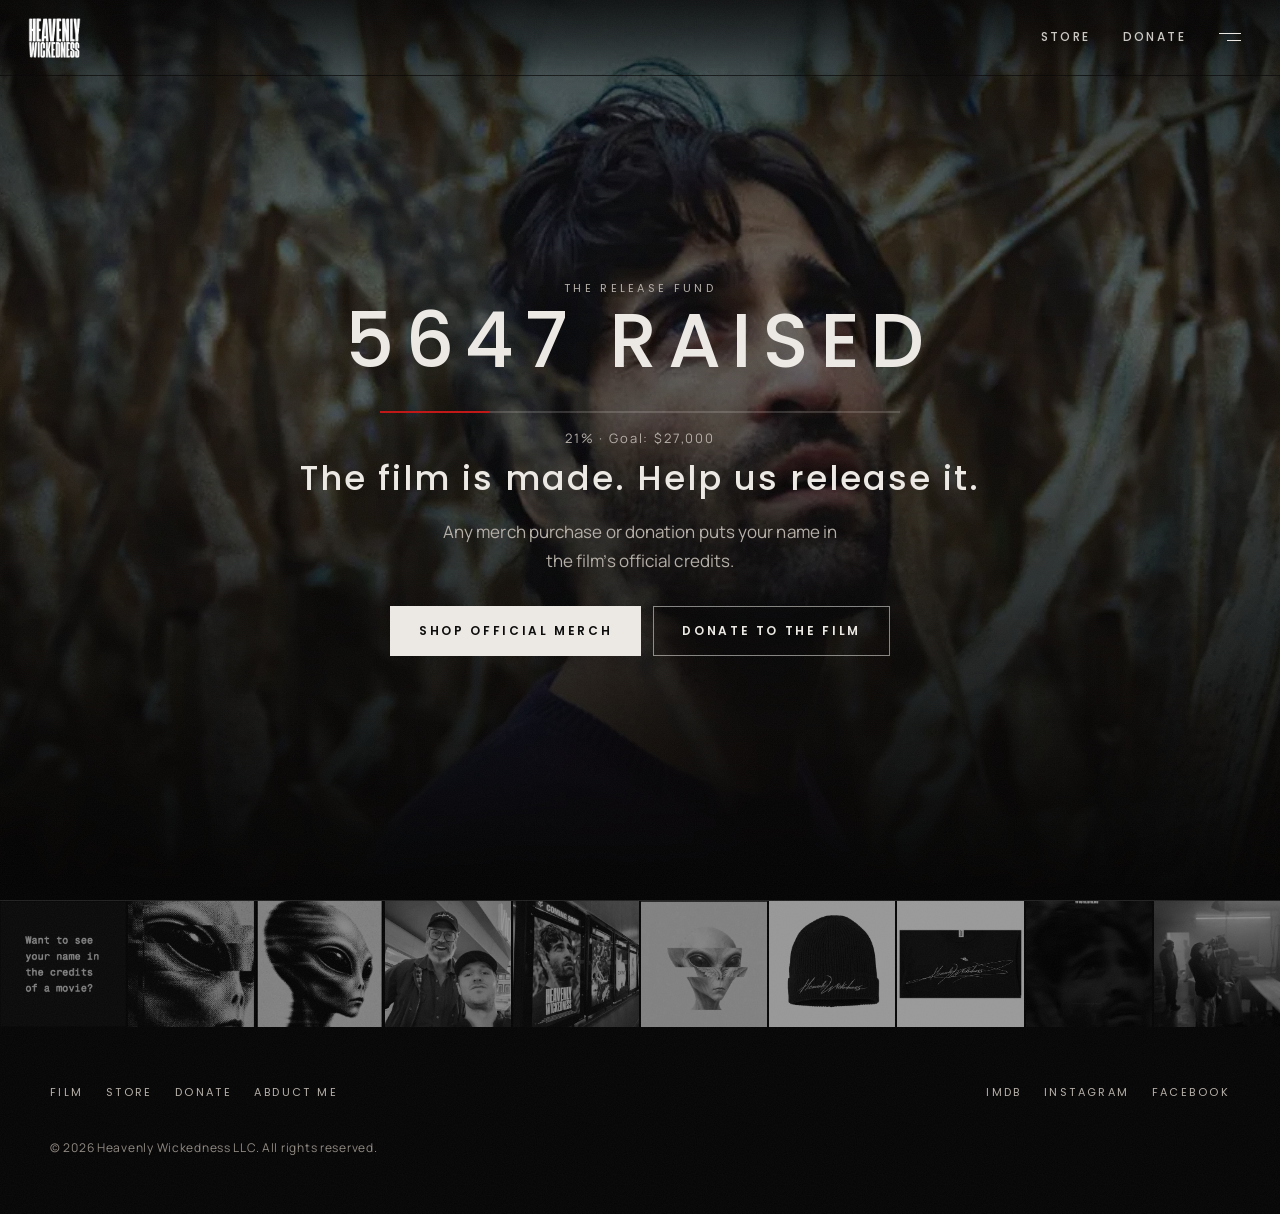
==== release-fund-bar/index.html @ 67c5f406 "Site" ====
<!DOCTYPE html>
<html lang="en-US">
<head>
  <meta charset="utf-8">
  <meta name="viewport" content="width=device-width, initial-scale=1, viewport-fit=cover">
  <meta name="theme-color" content="#060505">
  <title>Release Fund Bar | Support the Film Release — Heavenly Wickedness</title>
  <meta name="description" content="Support the release of Heavenly Wickedness. Shop official film merchandise or donate to help reach the $27,000 release fund goal and receive credit in the film.">
  <link rel="canonical" href="https://www.heavenlywickedness.com/release-fund-bar/">
  <meta property="og:title" content="Release Fund Bar | Support the Film Release — Heavenly Wickedness">
  <meta property="og:description" content="Support the release of Heavenly Wickedness. Shop official film merchandise or donate to help reach the $27,000 release fund goal and receive credit in the film.">
  <meta property="og:image" content="https://www.heavenlywickedness.com/assets/og-joey.png">
  <meta name="twitter:card" content="summary_large_image">
  <link rel="icon" href="/assets/logo-mark.png">
  <script>document.documentElement.className="js";</script>
  <link rel="preconnect" href="https://fonts.googleapis.com">
  <link rel="preconnect" href="https://fonts.gstatic.com" crossorigin>
  <link href="https://fonts.googleapis.com/css2?family=Manrope:wght@400;500;600&family=Poppins:wght@400;500;600&display=swap" rel="stylesheet">
  <link rel="stylesheet" href="/css/site.css">
</head>
<body>
<a class="skip" href="#page">Skip to Content</a>
<header class="hdr">
  <a class="hdr-mark" href="/"><img src="/assets/img/wordmark-600.webp" alt="Heavenly Wickedness" width="600" height="457"></a>
  <div class="hdr-right">
    <a class="hdr-link" href="/store/">Store</a><a class="hdr-link" href="/donate/">Donate</a>
    <button class="menu-btn" type="button" aria-label="Open Menu" aria-expanded="false" aria-controls="menu"><span></span><span></span></button>
  </div>
</header>
<div class="menu" id="menu" aria-hidden="true">
  <nav aria-label="Main">
      <a href="/">Film</a>
      <a href="/store/">Store</a>
      <a href="/donate/">Donate</a>
      <a href="/abductme/">Abduct Me</a>
  </nav>
  <div class="menu-socials">
      <a href="https://www.imdb.com/title/tt32535053/?ref_=ttfc_ov_i" rel="noopener noreferrer" target="_blank">IMDb</a>
      <a href="http://instagram.com/heavenlywickedness" rel="noopener noreferrer" target="_blank">Instagram</a>
      <a href="https://www.facebook.com/profile.php?id=61564948440703" rel="noopener noreferrer" target="_blank">Facebook</a>
  </div>
</div>
<main id="page">

<section class="opening" style="min-height:100vh;min-height:100svh;place-items:center">
  <img class="bg" src="/assets/img/poster-joey-800.webp" srcset="/assets/img/poster-joey-800.webp 800w, /assets/img/poster-joey-1400.webp 1400w, /assets/img/poster-joey-2000.webp 1800w" sizes="100vw" alt="" width="1800" height="733" fetchpriority="high" decoding="async">
  <div class="veil" aria-hidden="true"></div>
  <div class="opening-inner">
    <p class="kicker">The Release Fund</p>
    <h1>5647 Raised</h1>
    <div class="fund"><div class="bar" aria-hidden="true"><span></span></div><p>21% · Goal: $27,000</p></div>
    <h2>The film is made. Help us release it.</h2>
    <p>Any merch purchase or donation puts your name in the film’s official credits.</p>
    <div class="btn-row" style="margin-top:30px">
      <a class="btn" href="/store/">Shop Official Merch</a>
      <a class="btn btn-ghost" href="/donate/">Donate to the Film</a>
    </div>
  </div>
</section>

</main>
<footer class="ftr">
  <div class="ig">
    <a href="https://www.instagram.com/p/DfhvP5kkWOf/" rel="noopener noreferrer" target="_blank" aria-label="Instagram post: Any donation or merch purchase earns your name in the end credits of the film."><img src="/assets/img/ig-01-400.webp" alt="Any donation or merch purchase earns your name in the end credits of the film." width="400" height="400" loading="lazy" decoding="async"></a>
    <a href="https://www.instagram.com/p/DfJZO4rRqHn/" rel="noopener noreferrer" target="_blank" aria-label="Instagram post"><img src="/assets/img/ig-02-400.webp" alt="" width="400" height="400" loading="lazy" decoding="async"></a>
    <a href="https://www.instagram.com/p/DexC-eWmUae/" rel="noopener noreferrer" target="_blank" aria-label="Instagram post: eNtEr tHe uKnowN"><img src="/assets/img/ig-03-400.webp" alt="eNtEr tHe uKnowN" width="400" height="400" loading="lazy" decoding="async"></a>
    <a href="https://www.instagram.com/p/DeshclaIoE8/" rel="noopener noreferrer" target="_blank" aria-label="Instagram post: Dallas private screening"><img src="/assets/img/ig-04-400.webp" alt="Dallas private screening" width="400" height="400" loading="lazy" decoding="async"></a>
    <a href="https://www.instagram.com/p/Dd9VNlcR0Wg/" rel="noopener noreferrer" target="_blank" aria-label="Instagram post: Who’s coming tomorrow to our Dallas private screening?"><img src="/assets/img/ig-05-400.webp" alt="Who’s coming tomorrow to our Dallas private screening?" width="400" height="400" loading="lazy" decoding="async"></a>
    <a href="https://www.instagram.com/p/Dd21467NUJN/" rel="noopener noreferrer" target="_blank" aria-label="Instagram post: Alien Identity Crisis"><img src="/assets/img/ig-06-400.webp" alt="Alien Identity Crisis" width="400" height="400" loading="lazy" decoding="async"></a>
    <a href="https://www.instagram.com/p/Ddu-yXlkbfa/" rel="noopener noreferrer" target="_blank" aria-label="Instagram post: Claim Your Artifact"><img src="/assets/img/ig-07-400.webp" alt="Claim Your Artifact" width="400" height="400" loading="lazy" decoding="async"></a>
    <a href="https://www.instagram.com/p/Dc-bOg5kX-A/" rel="noopener noreferrer" target="_blank" aria-label="Instagram post: Heavenly Signature tee is landing on doorsteps."><img src="/assets/img/ig-08-400.webp" alt="Heavenly Signature tee is landing on doorsteps." width="400" height="400" loading="lazy" decoding="async"></a>
    <a href="https://www.instagram.com/p/Dc7DSa4D_wz/" rel="noopener noreferrer" target="_blank" aria-label="Instagram post: Be part of the story"><img src="/assets/img/ig-09-400.webp" alt="Be part of the story" width="400" height="400" loading="lazy" decoding="async"></a>
    <a href="https://www.instagram.com/reel/DfNxWx1p_vG/" rel="noopener noreferrer" target="_blank" aria-label="Instagram post: BTS The making of Heavenly Wickedness"><img src="/assets/img/ig-10-400.webp" alt="BTS The making of Heavenly Wickedness" width="400" height="400" loading="lazy" decoding="async"></a>
  </div>
  <div class="wrap">
    <div class="ftr-row">
      <nav class="ftr-links" aria-label="Footer"><a href="/">Film</a><a href="/store/">Store</a><a href="/donate/">Donate</a><a href="/abductme/">Abduct Me</a></nav>
      <div class="socials">
      <a href="https://www.imdb.com/title/tt32535053/?ref_=ttfc_ov_i" rel="noopener noreferrer" target="_blank">IMDb</a>
      <a href="http://instagram.com/heavenlywickedness" rel="noopener noreferrer" target="_blank">Instagram</a>
      <a href="https://www.facebook.com/profile.php?id=61564948440703" rel="noopener noreferrer" target="_blank">Facebook</a>
      </div>
    </div>
    <p class="copy">© 2026 Heavenly Wickedness LLC. All rights reserved.</p>
  </div>
</footer>
<script src="/js/site.js" defer></script>
</body>
</html>
---- css/site.css ----
/* Heavenly Wickedness v2. Plain CSS, mobile first. */
:root {
  --ink: #060505;
  --ink-2: #0d0b0b;
  --ink-3: #151212;
  --bone: #ece9e4;
  --mist: #b4aea7;   /* 8.9:1 on --ink */
  --dust: #8f8982;   /* 5.6:1 on --ink */
  --line: rgba(236,233,228,0.12);
  --blood: #c01414;
  --ember: #ff4a3d;
  --plate: #e7e4de;
  --max: 1180px;
  --read: 640px;
  --hdr: 64px;
  --sans: "Manrope", "Helvetica Neue", Helvetica, Arial, sans-serif;
  --display: "Poppins", "Manrope", "Helvetica Neue", sans-serif;
  --slow: cubic-bezier(.2,.7,.1,1);
}
*, *::before, *::after { box-sizing: border-box; }
html { -webkit-text-size-adjust: 100%; }
html, body { margin: 0; padding: 0; }
body {
  background: var(--ink);
  color: var(--bone);
  font-family: var(--sans);
  font-size: 17px;
  line-height: 1.7;
  letter-spacing: 0.005em;
  min-height: 100vh;
  -webkit-font-smoothing: antialiased;
}
img { max-width: 100%; height: auto; display: block; }
a { color: inherit; }
p { margin: 0 0 1.1em; }
h1, h2, h3 {
  font-family: var(--display); font-weight: 500;
  line-height: 1.15; letter-spacing: 0.04em; margin: 0 0 .6em;
}
::selection { background: var(--blood); color: #fff; }
:focus-visible { outline: 2px solid var(--ember); outline-offset: 3px; }
.prose a, .faq a, .disclaimer a, .fine a { color: var(--bone); text-underline-offset: 4px; text-decoration-color: rgba(236,233,228,.4); }
.prose a:hover, .faq a:hover, .disclaimer a:hover, .fine a:hover { color: var(--ember); }

/* Film grain over everything. Pure CSS, no image request. */
body::after {
  content: ""; position: fixed; inset: -50%; z-index: 90; pointer-events: none;
  background-image: url("data:image/svg+xml;utf8,<svg xmlns='http://www.w3.org/2000/svg' width='160' height='160'><filter id='n'><feTurbulence type='fractalNoise' baseFrequency='.9' numOctaves='2' stitchTiles='stitch'/><feColorMatrix values='0 0 0 0 1  0 0 0 0 1  0 0 0 0 1  0 0 0 .55 0'/></filter><rect width='100%' height='100%' filter='url(%23n)'/></svg>");
  opacity: .07;
  animation: grain 1.2s steps(6) infinite;
}
@keyframes grain {
  0% { transform: translate(0,0); } 20% { transform: translate(-3%,2%); }
  40% { transform: translate(2%,-3%); } 60% { transform: translate(-2%,-1%); }
  80% { transform: translate(3%,3%); } 100% { transform: translate(0,0); }
}

.skip { position: absolute; left: -999px; top: 0; }
.skip:focus { left: 16px; top: 12px; z-index: 200; background: var(--bone); color: #000; padding: 8px 14px; }
.wrap { width: min(var(--max), calc(100% - 40px)); margin: 0 auto; }
.read { width: min(var(--read), calc(100% - 40px)); margin: 0 auto; }
.center { text-align: center; }
.sr { position: absolute; width: 1px; height: 1px; overflow: hidden; clip: rect(0 0 0 0); white-space: nowrap; }

/* Header: nearly invisible, always reachable */
.hdr {
  position: fixed; top: 0; left: 0; right: 0; z-index: 60;
  height: var(--hdr);
  display: flex; align-items: center; justify-content: space-between; gap: 12px;
  padding: 0 16px;
  transition: background .6s ease, border-color .6s ease;
  border-bottom: 1px solid transparent;
  background: linear-gradient(to bottom, rgba(6,5,5,.7), rgba(6,5,5,0));
}
.hdr.is-solid { background: rgba(6,5,5,.82); backdrop-filter: blur(10px); -webkit-backdrop-filter: blur(10px); border-color: var(--line); }
.hdr-mark { display: block; line-height: 0; }
.hdr-mark img { height: 34px; width: auto; }
.hdr-right { display: flex; align-items: center; gap: 4px; }
.hdr-link {
  font-family: var(--display); font-size: 12px; font-weight: 500;
  letter-spacing: .2em; text-transform: uppercase; text-decoration: none;
  padding: 12px 10px; opacity: .85; transition: opacity .3s, color .3s;
}
.hdr-link:hover, .hdr-link[aria-current="page"] { opacity: 1; color: #fff; }
.hdr-link[aria-current="page"] { box-shadow: inset 0 -1px 0 var(--blood); }
.menu-btn {
  width: 44px; height: 44px; margin-left: 4px; padding: 0;
  background: none; border: 0; cursor: pointer; color: var(--bone);
  display: inline-grid; place-content: center; gap: 6px;
}
.menu-btn span { display: block; width: 22px; height: 1px; background: currentColor; transition: transform .5s var(--slow), opacity .3s; }
.menu-btn span:last-child { width: 14px; justify-self: end; }
body.menu-open .menu-btn span:first-child { transform: translateY(3.5px) rotate(45deg); }
body.menu-open .menu-btn span:last-child { width: 22px; transform: translateY(-3.5px) rotate(-45deg); }

/* Full screen menu */
.menu {
  position: fixed; inset: 0; z-index: 55;
  background: #060505;
  display: grid; place-items: center;
  opacity: 0; visibility: hidden;
  transition: opacity .6s ease, visibility 0s linear .6s;
}
body.menu-open .menu { opacity: 1; visibility: visible; transition: opacity .6s ease; }
body.menu-open { overflow: hidden; }
.menu nav { display: grid; gap: 6px; text-align: center; }
.menu nav a {
  font-family: var(--display); font-weight: 500; text-transform: uppercase;
  font-size: clamp(30px, 8vw, 64px); letter-spacing: .12em; line-height: 1.3;
  text-decoration: none; color: var(--bone); opacity: .55;
  transform: translateY(14px); transition: opacity .5s, transform .8s var(--slow), color .3s;
}
body.menu-open .menu nav a { transform: none; opacity: .7; }
body.menu-open .menu nav a:nth-child(2) { transition-delay: .05s; }
body.menu-open .menu nav a:nth-child(3) { transition-delay: .1s; }
body.menu-open .menu nav a:nth-child(4) { transition-delay: .15s; }
body.menu-open .menu nav a:nth-child(5) { transition-delay: .2s; }
.menu nav a:hover, .menu nav a:focus-visible, .menu nav a[aria-current="page"] { opacity: 1 !important; color: #fff; }
.menu nav a[aria-current="page"]::after { content: ""; display: block; width: 28px; height: 1px; margin: 2px auto 0; background: var(--blood); }
.menu .menu-socials { position: absolute; bottom: 28px; left: 0; right: 0; display: flex; justify-content: center; gap: 22px; }
.menu-socials a, .socials a {
  font-family: var(--display); font-size: 11px; letter-spacing: .22em; text-transform: uppercase;
  text-decoration: none; color: var(--mist); padding: 8px 0;
}
.menu-socials a:hover, .socials a:hover { color: var(--bone); }

/* Buttons */
.btn {
  display: inline-flex; align-items: center; justify-content: center;
  min-height: 50px; padding: 14px 28px;
  background: var(--bone); color: #0a0909;
  font-family: var(--display); font-size: 12px; font-weight: 600;
  letter-spacing: .22em; text-transform: uppercase; text-decoration: none;
  border: 1px solid var(--bone); cursor: pointer;
  transition: background .35s, color .35s, border-color .35s, box-shadow .6s;
}
.btn:hover { background: #fff; box-shadow: 0 0 40px rgba(255,74,61,.25); }
.btn-ghost { background: transparent; color: var(--bone); border-color: rgba(236,233,228,.55); }
.btn-ghost:hover { background: var(--bone); color: #0a0909; }
.btn-blood { background: var(--blood); border-color: var(--blood); color: #fff; }
.btn-blood:hover { background: #d81b1b; border-color: #d81b1b; box-shadow: 0 0 60px rgba(192,20,20,.45); }
.btn-wide { width: 100%; }
.btn-row { display: flex; flex-wrap: wrap; gap: 12px; justify-content: center; }
.btn.is-disabled, .btn[aria-disabled="true"] { opacity: .4; pointer-events: none; }

/* Threshold (home entry) */
.threshold {
  position: relative; height: 100vh; height: 100svh; min-height: 560px;
  overflow: hidden; background: #000;
  display: grid; place-items: end center;
}
.slides { position: absolute; inset: 0; }
.slide {
  position: absolute; inset: 0; width: 100%; height: 100%;
  object-fit: cover; object-position: center;
  opacity: 0; transform: scale(1.08);
  transition: opacity 3.2s ease, transform 14s linear;
}
.slide.is-on { opacity: .9; transform: scale(1); }
.slide[data-pos="left"] { object-position: 30% center; }
.threshold .veil, .scene .veil {
  position: absolute; inset: 0; pointer-events: none;
  background:
    radial-gradient(120% 80% at 50% 45%, rgba(0,0,0,0) 30%, rgba(0,0,0,.75) 100%),
    linear-gradient(to bottom, rgba(0,0,0,.35), rgba(0,0,0,0) 30%, rgba(0,0,0,0) 55%, rgba(6,5,5,1));
}
.threshold .light {
  position: absolute; left: 50%; top: -20%; width: 120vmax; height: 80vmax; transform: translateX(-50%);
  background: radial-gradient(closest-side, rgba(255,240,230,.16), rgba(255,240,230,0));
  mix-blend-mode: screen; pointer-events: none; animation: breathe 9s ease-in-out infinite;
}
@keyframes breathe { 0%,100% { opacity: .25; } 50% { opacity: .9; } }
.threshold-inner { position: relative; z-index: 2; text-align: center; padding: 80px 20px clamp(88px, 11vh, 120px); width: 100%; }
.threshold h1 { margin: 0; }
.threshold .mark { width: min(250px, 46vw); margin: 0 auto; }
.threshold .note { margin: 24px auto 20px; max-width: 34ch; font-size: 13.5px; color: var(--mist); letter-spacing: .04em; }
.js .threshold .mark { opacity: 0; animation: emerge 3.4s var(--slow) 1.4s forwards; }
.js .threshold .note, .js .threshold .btn-row { opacity: 0; animation: rise 2s var(--slow) 3.2s forwards; }
.js .threshold .btn-row { animation-delay: 3.6s; }
@keyframes emerge { from { opacity: 0; filter: blur(14px); transform: scale(1.04); } to { opacity: 1; filter: blur(0); transform: none; } }
@keyframes rise { from { opacity: 0; transform: translateY(14px); } to { opacity: 1; transform: none; } }
.cue {
  position: absolute; z-index: 2; left: 50%; bottom: 22px; transform: translateX(-50%);
  width: 44px; height: 64px; display: grid; place-items: center;
}
.cue::before {
  content: ""; width: 1px; height: 48px;
  background: linear-gradient(to bottom, rgba(236,233,228,0), rgba(236,233,228,.8), rgba(236,233,228,0));
  background-size: 100% 200%; animation: fall 2.6s ease-in-out infinite;
}
@keyframes fall { from { background-position: 0 100%; } to { background-position: 0 -100%; } }

/* Scenes: full bleed stills between passages */
.scene { position: relative; height: 78vh; height: 78svh; min-height: 380px; overflow: hidden; background: #000; }
.scene img { width: 100%; height: 100%; object-fit: cover; transform: scale(1.06); transition: transform 6s var(--slow), opacity 2.4s ease; opacity: .0; }
.scene.is-in img { transform: scale(1); opacity: .9; }
.no-js .scene img { opacity: .9; transform: none; }
.scene.short { height: 56vh; height: 56svh; }
.scene .veil { background: linear-gradient(to bottom, var(--ink), rgba(6,5,5,0) 22%, rgba(6,5,5,0) 78%, var(--ink)); }

/* Passages */
.passage { padding: clamp(96px, 18vh, 200px) 0; }
.passage.tight { padding: clamp(64px, 12vh, 120px) 0; }
.quote {
  font-family: var(--display); font-weight: 400;
  font-size: clamp(26px, 4.4vw, 50px); line-height: 1.28; letter-spacing: .01em;
  max-width: 22ch; margin: 0 auto .9em; text-wrap: balance;
}
.source, .kicker {
  font-family: var(--display); font-size: 11px; letter-spacing: .3em; text-transform: uppercase; color: var(--dust); margin: 0 0 1.4em;
}
.meta { display: flex; flex-wrap: wrap; justify-content: center; gap: 6px 26px; margin: 0 0 40px; padding: 0; list-style: none;
  font-family: var(--display); font-size: 11px; letter-spacing: .28em; text-transform: uppercase; color: var(--mist); }
.lede { font-size: clamp(19px, 2.2vw, 24px); line-height: 1.6; color: var(--bone); text-wrap: pretty; }
.prose p { color: #d4cfc9; }
.label { width: min(220px, 52vw); margin: 0 auto 56px; opacity: .92; }
.label.sm { width: min(170px, 44vw); }
.label.invert { filter: invert(1); }

/* Press, folded */
.press { border-top: 1px solid var(--line); border-bottom: 1px solid var(--line); margin-top: 56px; }
.press summary {
  list-style: none; cursor: pointer; padding: 22px 0;
  display: flex; justify-content: center; align-items: center; gap: 14px;
  font-family: var(--display); font-size: 11px; letter-spacing: .3em; text-transform: uppercase; color: var(--mist);
}
.press summary::-webkit-details-marker { display: none; }
.press summary::after { content: "+"; font-size: 18px; letter-spacing: 0; line-height: 1; color: var(--bone); transition: transform .5s var(--slow); }
.press[open] summary::after { transform: rotate(45deg); }
.press summary:hover { color: var(--bone); }
.press .prose { padding: 8px 0 40px; font-size: 16px; }

/* Diptych */
.diptych { display: grid; gap: 4px; }
.diptych img { width: 100%; aspect-ratio: 4 / 3; object-fit: cover; }
@media (min-width: 800px) { .diptych { grid-template-columns: 1.35fr 1fr; } .diptych img { aspect-ratio: auto; height: 62vh; } }

/* Cast */
.cast-feature { margin: 0 0 48px; }
.cast-feature img { width: 100%; aspect-ratio: 2.4 / 1; object-fit: cover; object-position: center 25%; }
.cast-grid { display: grid; grid-template-columns: repeat(2, 1fr); gap: 36px 16px; }
@media (min-width: 900px) { .cast-grid { grid-template-columns: repeat(5, 1fr); } }
.cast-grid figure, .cast-feature { margin-left: 0; margin-right: 0; }
.cast-grid img {
  width: 100%; aspect-ratio: 3 / 4; object-fit: cover; object-position: center;
  filter: grayscale(1) brightness(.8) contrast(1.05);
  transition: filter 1.2s ease;
}
.cast-grid figure:hover img, .cast-grid figure:focus-within img { filter: none; }
/* Grid thumbs are pre-cropped 3:4 portraits, so they stay at object-position: center. */
.who { margin-top: 14px; font-family: var(--display); font-size: 12px; letter-spacing: .2em; text-transform: uppercase; }
.who small { display: block; margin-top: 4px; font-size: 10px; letter-spacing: .24em; color: var(--dust); }
.cast-feature .who { text-align: center; }
.ensemble { margin: 56px auto 0; max-width: 820px; text-align: center; color: var(--dust);
  font-size: 11px; letter-spacing: .2em; text-transform: uppercase; line-height: 2.2; }

.cast-grid figure { cursor: pointer; }
.cast-grid figure:focus { outline: none; }
.cast-grid figure:focus-visible { outline: 2px solid var(--ember); outline-offset: 4px; }

.cast-stage {
  position: fixed; inset: 0; z-index: 40;
  pointer-events: none;
  opacity: 0; visibility: hidden;
  background: #050404;
  transition: opacity .5s ease, visibility .5s ease;
}
body.cast-on .cast-stage { opacity: 1; visibility: visible; }
body.cast-lightbox .cast-stage {
  pointer-events: auto; z-index: 80;
}
.cast-stage-pics { position: absolute; inset: 0; overflow: hidden; background: #050404; }
.cast-stage-pic {
  position: absolute; inset: 0;
  width: 100%; height: 100%; max-width: none;
  object-fit: cover; object-position: center 22%;
  opacity: 0; transform: scale(1.04);
  transition: opacity .5s ease, transform .8s ease;
}
.cast-stage-pic.is-on { opacity: 1; transform: scale(1); }
.cast-stage-veil {
  position: absolute; inset: 0; pointer-events: none;
  background:
    radial-gradient(ellipse at center, rgba(0,0,0,0) 38%, rgba(0,0,0,.58) 100%),
    linear-gradient(to top, rgba(0,0,0,.5) 0%, rgba(0,0,0,0) 38%),
    linear-gradient(to bottom, rgba(0,0,0,.4) 0%, rgba(0,0,0,0) 22%);
}
.cast-stage-veil::after {
  content: ""; position: absolute; inset: -40%;
  pointer-events: none; opacity: .08; mix-blend-mode: overlay;
  background-image: url("data:image/svg+xml;utf8,<svg xmlns='http://www.w3.org/2000/svg' width='160' height='160'><filter id='n'><feTurbulence type='fractalNoise' baseFrequency='.85' numOctaves='2' stitchTiles='stitch'/><feColorMatrix values='0 0 0 0 1  0 0 0 0 1  0 0 0 0 1  0 0 0 .55 0'/></filter><rect width='100%' height='100%' filter='url(%23n)'/></svg>");
}
.cast-stage-who {
  position: absolute; left: max(24px, env(safe-area-inset-left));
  bottom: max(32px, env(safe-area-inset-bottom));
  z-index: 2; max-width: min(82vw, 680px);
  opacity: 0; transition: opacity .5s ease;
}
body.cast-on .cast-stage-who { opacity: 1; }
.cast-stage-name {
  display: block;
  font-family: var(--display);
  font-size: clamp(28px, 5.4vw, 68px);
  font-weight: 500; letter-spacing: .08em;
  text-transform: uppercase; line-height: 1.05; color: #fff;
  text-shadow: 0 2px 28px rgba(0,0,0,.7);
}
.cast-stage-role {
  display: block; margin-top: 12px;
  font-family: var(--display);
  font-size: clamp(12px, 1.5vw, 16px);
  letter-spacing: .28em; text-transform: uppercase;
  color: var(--bone);
  text-shadow: 0 1px 14px rgba(0,0,0,.75);
}
.cast-stage-close {
  display: none; position: absolute;
  top: max(14px, env(safe-area-inset-top));
  right: max(10px, env(safe-area-inset-right));
  z-index: 3;
  background: none; border: 0; color: #fff;
  font-family: var(--display); font-size: 11px;
  letter-spacing: .3em; text-transform: uppercase;
  cursor: pointer; padding: 14px 16px;
  text-shadow: 0 1px 10px rgba(0,0,0,.85);
}
body.cast-lightbox .cast-stage-close { display: block; }
body.cast-lightbox { overflow: hidden; }
body.cast-lightbox .hdr { opacity: 0; pointer-events: none; }
body.cast-lightbox .cast-rise { visibility: hidden; }

.cast-rise { position: relative; z-index: 1; }
body.cast-on .cast-rise { z-index: 45; }
body.cast-on .cast-feature,
body.cast-on .ensemble { opacity: 0; transition: opacity .5s ease; }
body.cast-on .cast-rise .who { color: #fff; text-shadow: 0 1px 14px rgba(0,0,0,.8); }
body.cast-on .cast-rise .who small { color: rgba(236,233,228,.9); }
body.cast-on .cast-rise .label { filter: drop-shadow(0 2px 18px rgba(0,0,0,.85)); }



/* Crew as end credits */
.credits { margin: 0; display: grid; gap: 34px; text-align: center; }
.credits dt { font-size: 10px; letter-spacing: .32em; text-transform: uppercase; color: var(--dust); margin: 0 0 8px; }
.credits dd { margin: 0 auto; max-width: 34ch; font-family: var(--display); font-size: 14px; letter-spacing: .14em; text-transform: uppercase; line-height: 1.9; }

/* The ask */
.ask { position: relative; min-height: 92vh; min-height: 92svh; display: grid; place-items: center; overflow: hidden; background: #000; }
.ask > img { position: absolute; inset: 0; width: 100%; height: 100%; object-fit: cover; opacity: .75; }
.ask .veil { position: absolute; inset: 0; background: linear-gradient(to bottom, var(--ink), rgba(6,5,5,.2) 30%, rgba(6,5,5,.35) 70%, var(--ink)); }
.ask-inner { position: relative; z-index: 1; text-align: center; padding: 80px 20px; max-width: 640px; }
.ask .sig { width: min(380px, 76vw); margin: 0 auto 36px; }
.ask p { font-size: 16px; color: var(--bone); margin-bottom: 30px; }

/* Reveal on scroll */
.js [data-reveal] { opacity: 0; transform: translateY(26px); transition: opacity 1.6s ease, transform 1.6s var(--slow); }
.js [data-reveal].is-in { opacity: 1; transform: none; }
.js [data-reveal="fade"] { transform: none; }

/* Page openings (inner pages) */
.opening { position: relative; min-height: 64vh; min-height: 64svh; display: grid; place-items: end center; overflow: hidden; background: #000; padding-top: var(--hdr); }
.opening.low { min-height: 46vh; min-height: 46svh; }
.opening > img.bg { position: absolute; inset: 0; width: 100%; height: 100%; object-fit: cover; opacity: .7; }
.js .opening > img.bg { opacity: 0; transform: scale(1.06); animation: settle 4s var(--slow) .1s forwards; }
@keyframes settle { to { opacity: .7; transform: none; } }
.opening .veil { position: absolute; inset: 0; background: radial-gradient(120% 90% at 50% 40%, rgba(0,0,0,0) 30%, rgba(0,0,0,.7)), linear-gradient(to bottom, rgba(6,5,5,.4), rgba(6,5,5,0) 35%, var(--ink)); }
.opening-inner { position: relative; z-index: 1; text-align: center; padding: 40px 20px clamp(40px, 9vh, 90px); width: 100%; }
.opening h1 { font-size: clamp(34px, 7vw, 76px); text-transform: uppercase; letter-spacing: .14em; margin: 0 0 .3em; font-weight: 500; }
.opening h2 { font-size: clamp(22px, 3.4vw, 34px); letter-spacing: .06em; }
.opening p { color: var(--mist); margin: 0 auto; max-width: 40ch; }
.js .opening-inner > * { opacity: 0; animation: rise 1.8s var(--slow) forwards; }
.js .opening-inner > *:nth-child(1) { animation-delay: .5s; }
.js .opening-inner > *:nth-child(2) { animation-delay: .8s; }
.js .opening-inner > *:nth-child(3) { animation-delay: 1.1s; }
.js .opening-inner > *:nth-child(n+4) { animation-delay: 1.4s; }
.opening .ufo { width: min(300px, 64vw); margin: 0 auto 26px; animation: hover 7s ease-in-out infinite; }
@keyframes hover { 0%,100% { transform: translateY(0); } 50% { transform: translateY(-10px); } }

/* Store */
.store-grid { display: grid; gap: 56px 24px; padding: 72px 0 40px; }
@media (min-width: 720px) { .store-grid { grid-template-columns: repeat(2, 1fr); } }
.piece { display: block; text-decoration: none; color: inherit; }
.plate {
  background: var(--plate); aspect-ratio: 1 / 1; overflow: hidden;
  display: grid; place-items: center;
}
.plate img { width: 100%; height: 100%; object-fit: contain; mix-blend-mode: multiply; transform: scale(1); transition: transform 1.6s var(--slow); }
.plate.dark { background: #0b0b0b; }
.plate.dark img { mix-blend-mode: normal; object-fit: cover; }
.plate.light { background: #f2f0ec; }
.plate.light img { mix-blend-mode: normal; }
.thumbs.light button { background: #f2f0ec; }
.thumbs.light button img { mix-blend-mode: normal; }
.piece:hover .plate img, .piece:focus-visible .plate img { transform: scale(1.04); }
.piece-info { display: flex; justify-content: space-between; align-items: baseline; gap: 16px; padding-top: 16px; border-bottom: 1px solid var(--line); padding-bottom: 14px; }
.piece h2 { font-size: 13px; letter-spacing: .18em; text-transform: uppercase; margin: 0; font-weight: 500; }
.price { color: var(--mist); font-size: 14px; letter-spacing: .06em; white-space: nowrap; margin: 0; }
.series { padding: 80px 0 120px; }
.series .sig { width: min(460px, 80vw); margin: 0 auto 40px; }
.series p { color: #d4cfc9; }
.signal { border-top: 1px solid var(--line); padding: 100px 0 120px; }
.signal h2 { font-size: clamp(20px, 3vw, 28px); letter-spacing: .08em; margin-bottom: 1.2em; }

/* Product */
.product { display: grid; gap: 40px; padding: calc(var(--hdr) + 24px) 0 100px; }
@media (min-width: 960px) { .product { grid-template-columns: 1.15fr .85fr; gap: 72px; align-items: start; padding-top: calc(var(--hdr) + 56px); } .product-info { position: sticky; top: calc(var(--hdr) + 40px); } }
.gallery .plate { aspect-ratio: 1 / 1; }
.thumbs { display: grid; grid-template-columns: repeat(4, 1fr); gap: 6px; margin-top: 6px; }
.thumbs button { padding: 0; border: 1px solid transparent; background: var(--plate); cursor: pointer; opacity: .6; transition: opacity .3s, border-color .3s; aspect-ratio: 1; overflow: hidden; }
.thumbs button img { width: 100%; height: 100%; object-fit: cover; mix-blend-mode: multiply; }
.thumbs button:hover, .thumbs button[aria-current="true"] { opacity: 1; border-color: var(--bone); }
.product-info .kicker a { color: var(--dust); text-decoration: none; }
.product-info .kicker a:hover { color: var(--bone); }
.product-info h1 { font-size: clamp(24px, 3vw, 34px); letter-spacing: .08em; text-transform: uppercase; margin-bottom: .4em; }
.product-info .price { font-size: 16px; margin-bottom: 28px; }
.product-copy p { color: #d4cfc9; font-size: 16px; }
.lab { font-family: var(--display); font-size: 11px; letter-spacing: .28em; text-transform: uppercase; color: var(--dust); margin: 28px 0 12px; }
.sizes { display: grid; grid-template-columns: repeat(5, 1fr); gap: 6px; margin-bottom: 20px; }
.sizes button {
  min-height: 52px; padding: 6px 2px;
  background: transparent; color: var(--bone); border: 1px solid rgba(236,233,228,.3); cursor: pointer;
  font-family: var(--display); font-size: 12px; letter-spacing: .12em; text-transform: uppercase;
  display: grid; place-content: center; line-height: 1.2; transition: border-color .3s, background .3s, color .3s;
}
.sizes button:hover { border-color: var(--bone); }
.sizes button[aria-pressed="true"] { background: var(--bone); color: #0a0909; border-color: var(--bone); }
.sizes button[disabled] { color: var(--dust); border-color: rgba(236,233,228,.12); cursor: not-allowed; }
.sizes button[disabled] .sz { text-decoration: line-through; }
.sizes small { font-size: 8.5px; letter-spacing: .14em; margin-top: 3px; color: var(--dust); }
.buy { margin: 8px 0 18px; }
.ship-to { display: grid; grid-template-columns: 1fr 1fr; gap: 6px; max-width: 240px; margin-bottom: 8px; }
.ship-to button {
  min-height: 44px; padding: 6px 10px;
  background: transparent; color: var(--bone); border: 1px solid rgba(236,233,228,.3); cursor: pointer;
  font-family: var(--display); font-size: 12px; letter-spacing: .16em; text-transform: uppercase;
  transition: border-color .3s, background .3s, color .3s;
}
.ship-to button:hover { border-color: var(--bone); }
.ship-to button[aria-pressed="true"] { background: var(--bone); color: #0a0909; border-color: var(--bone); }

.disclaimer, .fine { color: var(--dust); font-size: 13.5px; line-height: 1.65; }

/* Donate */
.give { padding: 72px 0 40px; }
.give .lead { font-size: clamp(18px, 2vw, 21px); color: var(--bone); }
.give .btn-blood { min-height: 60px; font-size: 13px; margin: 18px 0 14px; }
.alts { display: grid; gap: 16px; margin: 56px 0 28px; }
@media (min-width: 640px) { .alts { grid-template-columns: 1fr 1fr; } }
.alts figure { margin: 0; border: 1px solid var(--line); padding: 18px; background: var(--ink-2); text-align: center; }
.alts .qr { background: #fff; padding: 14px; display: block; }
.alts .qr img { width: 100%; max-width: 260px; margin: 0 auto; }
.alts figcaption { margin-top: 14px; font-family: var(--display); font-size: 11px; letter-spacing: .26em; text-transform: uppercase; }
.alts figcaption a { text-decoration: none; }
.alts figcaption a:hover { color: var(--ember); }
.faq { padding: 40px 0 140px; }
.faq h2 { font-size: 13px; letter-spacing: .3em; text-transform: uppercase; color: var(--mist); text-align: center; margin-bottom: 36px; font-weight: 500; }
.faq details { border-top: 1px solid var(--line); }
.faq details:last-child { border-bottom: 1px solid var(--line); }
.faq summary { cursor: pointer; padding: 20px 32px 20px 0; position: relative; list-style: none; font-family: var(--display); font-size: 15px; letter-spacing: .03em; }
.faq summary::-webkit-details-marker { display: none; }
.faq summary::after { content: "+"; position: absolute; right: 4px; top: 18px; font-size: 18px; transition: transform .5s var(--slow); }
.faq details[open] summary::after { transform: rotate(45deg); }
.faq details p { color: #d4cfc9; padding-bottom: 20px; margin: 0; font-size: 16px; }

/* Release fund */
.fund { width: min(520px, 100%); margin: 26px auto 10px; }
.fund .bar { height: 2px; background: rgba(236,233,228,.18); position: relative; overflow: hidden; }
.fund .bar span { position: absolute; left: 0; top: 0; bottom: 0; width: 21%; background: var(--blood); box-shadow: 0 0 18px var(--ember); transform-origin: left; }
.js .fund .bar span { transform: scaleX(0); animation: fill 2.6s var(--slow) 1.6s forwards; }
@keyframes fill { to { transform: scaleX(1); } }
.fund p { font-size: 13px; letter-spacing: .14em; color: var(--mist); margin-top: 14px; }

/* Forms */
.form { text-align: left; margin-top: 36px; }
.form label { display: block; font-family: var(--display); font-size: 11px; letter-spacing: .28em; text-transform: uppercase; color: var(--dust); margin-bottom: 10px; }
.form input, .form textarea {
  width: 100%; background: transparent; color: var(--bone);
  border: 0; border-bottom: 1px solid rgba(236,233,228,.35);
  padding: 14px 2px; font: inherit; font-size: 18px; margin-bottom: 26px; border-radius: 0;
  transition: border-color .4s;
}
.form textarea { min-height: 180px; border: 1px solid rgba(236,233,228,.25); padding: 14px; font-size: 16px; resize: vertical; }
.form input:focus, .form textarea:focus { outline: none; border-color: var(--ember); }
.form input::placeholder { color: var(--dust); }
.form-success { display: none; padding: 12px 0; text-align: center; }
.form.is-success .fields { display: none; }
.form.is-success .form-success { display: block; animation: rise 1.6s var(--slow) both; }
.form-success h2 { font-size: clamp(22px, 3vw, 30px); letter-spacing: .06em; }

/* Events */
.luma { padding: 64px 0 120px; }
.luma-frame { background: #000; border: 1px solid var(--line); }
.luma-frame iframe { display: block; width: 100%; min-height: 600px; border: 0; }

/* Files (manifesto copy page) */
.files { list-style: none; padding: 0; margin: 0 0 40px; border-top: 1px solid var(--line); }
.files li { border-bottom: 1px solid var(--line); padding: 12px 4px; font-size: 15px; color: #d4cfc9; display: flex; gap: 14px; align-items: center; }
.files li::before { content: ""; width: 14px; height: 10px; border: 1px solid var(--dust); border-radius: 1px; flex: none; }

/* Footer */
.ftr { border-top: 1px solid var(--line); padding: 0 0 56px; }
.ig { display: grid; grid-template-columns: repeat(10, 1fr); gap: 2px; margin-bottom: 48px; }
.ig a { display: block; overflow: hidden; background: #000; }
.ig img { width: 100%; aspect-ratio: 1; object-fit: cover; filter: grayscale(1) brightness(.6); transition: filter .9s ease, transform 1.6s var(--slow); }
.ig a:hover img, .ig a:focus-visible img { filter: none; transform: scale(1.03); }
@media (max-width: 700px) { .ig { grid-template-columns: repeat(5, 1fr); } .ig a:nth-child(n+6) { display: none; } }
.ftr-row { display: flex; flex-wrap: wrap; gap: 18px 28px; justify-content: space-between; align-items: center; }
.ftr-links, .socials { display: flex; flex-wrap: wrap; gap: 4px 22px; }
.ftr-links a { font-family: var(--display); font-size: 11px; letter-spacing: .22em; text-transform: uppercase; text-decoration: none; color: var(--mist); padding: 8px 0; }
.ftr-links a:hover { color: var(--bone); }
.ftr .copy { color: var(--dust); font-size: 12px; letter-spacing: .06em; margin: 28px 0 0; }

/* Thank you */
.thanks .btn-row { margin-top: 36px; }

/* Motion off: everything is simply there. */
@media (prefers-reduced-motion: reduce) {
  *, *::before, *::after { animation: none !important; transition-duration: .01ms !important; transition-delay: 0s !important; scroll-behavior: auto !important; }
  body::after { animation: none; }
  .js .threshold .mark, .js .threshold .note, .js .threshold .btn-row, .js .opening-inner > *, .js .opening > img.bg { opacity: 1; filter: none; transform: none; }
  .js .opening > img.bg { opacity: .7; }
  .js [data-reveal] { opacity: 1; transform: none; }
  .slide { transform: none; }
  .scene img { opacity: .9; transform: none; }
  .js .fund .bar span { transform: none; }
  .cast-stage-pic { transform: none !important; }
}
@media (min-width: 760px) {
  .hdr { padding: 0 28px; height: 76px; }
  :root { --hdr: 76px; }
  .hdr-mark img { height: 40px; }
  .hdr-link { padding: 12px 14px; }
}

@media (max-width: 520px) {
  .threshold .btn-row { gap: 8px; }
  .threshold .btn { min-height: 46px; padding: 12px 18px; font-size: 11px; letter-spacing: .18em; }
  .threshold .note { font-size: 13px; }
}
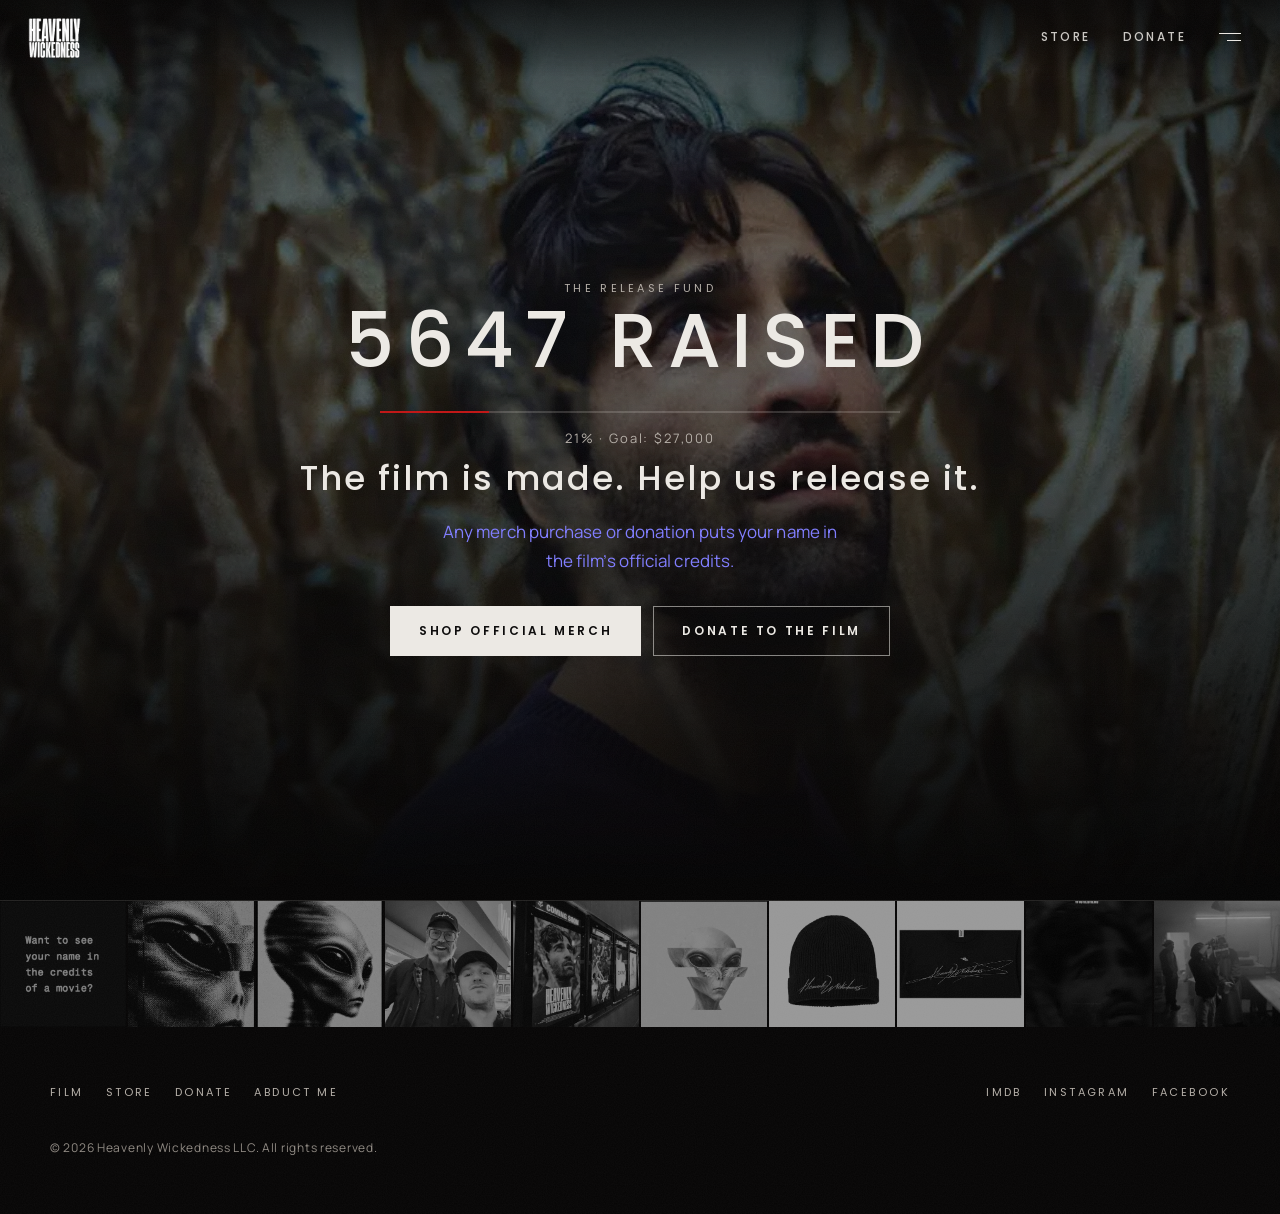
==== commit e860b239: "Gazette over tunnel clip, red scene, blue credits note, new Mason still" ====
--- a/release-fund-bar/index.html
+++ b/release-fund-bar/index.html
@@ -50,7 +50,7 @@
     <h1>5647 Raised</h1>
     <div class="fund"><div class="bar" aria-hidden="true"><span></span></div><p>21% · Goal: $27,000</p></div>
     <h2>The film is made. Help us release it.</h2>
-    <p>Any merch purchase or donation puts your name in the film’s official credits.</p>
+    <p class="note">Any merch purchase or donation puts your name in the film’s official credits.</p>
     <div class="btn-row" style="margin-top:30px">
       <a class="btn" href="/store/">Shop Official Merch</a>
       <a class="btn btn-ghost" href="/donate/">Donate to the Film</a>
--- a/css/site.css
+++ b/css/site.css
@@ -9,6 +9,7 @@
   --line: rgba(236,233,228,0.12);
   --blood: #c01414;
   --ember: #ff4a3d;
+  --royal: #7F7CFF; /* tunnel blue, lifted for type. 6.0:1 on --ink */
   --plate: #e7e4de;
   --max: 1180px;
   --read: 640px;
@@ -72,6 +73,8 @@
   border-bottom: 1px solid transparent;
   background: linear-gradient(to bottom, rgba(6,5,5,.7), rgba(6,5,5,0));
 }
+/* Keep header gradients out of the 1px border (they repeated into it as a dark line). */
+.hdr, .hdr.is-solid, body.in-cast .hdr.is-solid { background-origin: border-box !important; }
 .hdr.is-solid { background: rgba(6,5,5,.82); backdrop-filter: blur(10px); -webkit-backdrop-filter: blur(10px); border-color: var(--line); }
 .hdr-mark { display: block; line-height: 0; }
 .hdr-mark img { height: 34px; width: auto; }
@@ -173,7 +176,8 @@
 .threshold-inner { position: relative; z-index: 2; text-align: center; padding: 80px 20px clamp(88px, 11vh, 120px); width: 100%; }
 .threshold h1 { margin: 0; }
 .threshold .mark { width: min(250px, 46vw); margin: 0 auto; }
-.threshold .note { margin: 24px auto 20px; max-width: 34ch; font-size: 13.5px; color: var(--mist); letter-spacing: .04em; }
+.threshold .note { margin: 24px auto 20px; max-width: 34ch; font-size: 13.5px; color: var(--royal); letter-spacing: .04em; }
+.ask p.note, .opening p.note { color: var(--royal); }
 .js .threshold .mark { opacity: 0; animation: emerge 3.4s var(--slow) 1.4s forwards; }
 .js .threshold .note, .js .threshold .btn-row { opacity: 0; animation: rise 2s var(--slow) 3.2s forwards; }
 .js .threshold .btn-row { animation-delay: 3.6s; }
@@ -217,127 +221,160 @@
 .label.sm { width: min(170px, 44vw); }
 .label.invert { filter: invert(1); }
 
-/* Press, folded */
-.press { border-top: 1px solid var(--line); border-bottom: 1px solid var(--line); margin-top: 56px; }
-.press summary {
-  list-style: none; cursor: pointer; padding: 22px 0;
-  display: flex; justify-content: center; align-items: center; gap: 14px;
-  font-family: var(--display); font-size: 11px; letter-spacing: .3em; text-transform: uppercase; color: var(--mist);
-}
-.press summary::-webkit-details-marker { display: none; }
-.press summary::after { content: "+"; font-size: 18px; letter-spacing: 0; line-height: 1; color: var(--bone); transition: transform .5s var(--slow); }
-.press[open] summary::after { transform: rotate(45deg); }
-.press summary:hover { color: var(--bone); }
-.press .prose { padding: 8px 0 40px; font-size: 16px; }
+/* Gazette: the quote sits over the tunnel clip, the full article folds open beneath it. */
+.gazette-scene { height: 86vh; height: 86svh; min-height: 520px; display: grid; place-items: center; }
+.gazette-scene > img, .gazette-scene > video { position: absolute; inset: 0; }
+.gazette-scene .veil {
+  background:
+    radial-gradient(70% 60% at 50% 50%, rgba(6,5,5,.72) 0%, rgba(6,5,5,.36) 70%, rgba(6,5,5,.08) 100%),
+    linear-gradient(to bottom, var(--ink), rgba(6,5,5,0) 22%, rgba(6,5,5,0) 70%, var(--ink));
+  z-index: 1;
+}
+.gazette-over { position: relative; z-index: 2; text-align: center; padding: 0 22px; max-width: 980px; }
+.gazette-quote { margin: 0; }
+.gazette-quote .quote { text-shadow: 0 2px 30px rgba(0,0,0,.6); margin-bottom: .8em; }
+.gazette-quote .source { color: var(--mist); margin-bottom: 34px; }
+.gazette-toggle {
+  display: inline-flex; align-items: center; gap: 14px; min-height: 44px; padding: 10px 4px;
+  background: none; border: 0; border-bottom: 1px solid rgba(236,233,228,.45); cursor: pointer; color: var(--bone);
+  font-family: var(--display); font-size: 11px; letter-spacing: .3em; text-transform: uppercase;
+  transition: border-color .4s, color .4s;
+}
+.gazette-toggle:hover { color: #fff; border-color: var(--ember); }
+.gazette-toggle i { position: relative; width: 11px; height: 11px; }
+.gazette-toggle i::before, .gazette-toggle i::after { content: ""; position: absolute; left: 0; right: 0; top: 5px; height: 1px; background: currentColor; transition: transform .5s var(--slow); }
+.gazette-toggle i::after { transform: rotate(90deg); }
+.gazette-toggle[aria-expanded="true"] i::after { transform: rotate(0deg); }
+.js .gazette-over { opacity: 0; transform: translateY(18px); transition: opacity 1.8s ease .4s, transform 1.8s var(--slow) .4s; }
+.js .gazette-scene.is-in .gazette-over { opacity: 1; transform: none; }
+/* Expands smoothly; without JS the article simply shows. */
+.gazette-full { display: grid; grid-template-rows: 1fr; transition: grid-template-rows .9s var(--slow); }
+.gazette-inner { overflow: hidden; min-height: 0; }
+.gazette-full .prose { padding: 8px 0 clamp(56px, 10vh, 100px); font-size: 16px; transition: opacity .7s ease .15s; }
+.js .gazette-full:not(.is-open) { grid-template-rows: 0fr; }
+.js .gazette-full:not(.is-open) .prose { opacity: 0; transition-delay: 0s; }
 
 /* Diptych */
 .diptych { display: grid; gap: 4px; }
 .diptych img { width: 100%; aspect-ratio: 4 / 3; object-fit: cover; }
 @media (min-width: 800px) { .diptych { grid-template-columns: 1.35fr 1fr; } .diptych img { aspect-ratio: auto; height: 62vh; } }
 
-/* Cast */
-.cast-feature { margin: 0 0 48px; }
-.cast-feature img { width: 100%; aspect-ratio: 2.4 / 1; object-fit: cover; object-position: center 25%; }
-.cast-grid { display: grid; grid-template-columns: repeat(2, 1fr); gap: 36px 16px; }
-@media (min-width: 900px) { .cast-grid { grid-template-columns: repeat(5, 1fr); } }
-.cast-grid figure, .cast-feature { margin-left: 0; margin-right: 0; }
-.cast-grid img {
-  width: 100%; aspect-ratio: 3 / 4; object-fit: cover; object-position: center;
-  filter: grayscale(1) brightness(.8) contrast(1.05);
-  transition: filter 1.2s ease;
-}
-.cast-grid figure:hover img, .cast-grid figure:focus-within img { filter: none; }
-/* Grid thumbs are pre-cropped 3:4 portraits, so they stay at object-position: center. */
-.who { margin-top: 14px; font-family: var(--display); font-size: 12px; letter-spacing: .2em; text-transform: uppercase; }
-.who small { display: block; margin-top: 4px; font-size: 10px; letter-spacing: .24em; color: var(--dust); }
-.cast-feature .who { text-align: center; }
+/* Cast: one full viewport frame per actor.
+   Base layout (no JS, reduced motion) stacks the frames. With JS the section pins and
+   each actor wipes in over the last, then bleeds from black and white into colour. */
+.cast { position: relative; padding: clamp(96px, 18vh, 200px) 0 clamp(80px, 14vh, 160px); }
+.cast-intro { text-align: center; }
+.cast-intro .label { margin-bottom: clamp(48px, 9vh, 96px); }
+.cast-frames { list-style: none; margin: 0; padding: 0; }
+.cast-frame {
+  position: relative; height: 100vh; height: 100svh; min-height: 520px;
+  overflow: hidden; background: #000;
+  --g: 0; --s: 1; --b: 1;
+}
+.cast-img, .cast-frame picture { position: absolute; inset: 0; width: 100%; height: 100%; max-width: none; }
+.cast-img {
+  object-fit: cover;
+  filter: grayscale(var(--g)) brightness(var(--b)) contrast(1.04);
+  transform: scale(var(--s)); transform-origin: 50% 40%;
+  will-change: filter, transform;
+}
+.cast-shade {
+  position: absolute; inset: 0; pointer-events: none;
+  background:
+    linear-gradient(to top, rgba(0,0,0,.78) 0%, rgba(0,0,0,.35) 26%, rgba(0,0,0,0) 46%),
+    linear-gradient(to bottom, rgba(0,0,0,.45) 0%, rgba(0,0,0,0) 18%),
+    radial-gradient(130% 100% at 50% 40%, rgba(0,0,0,0) 55%, rgba(0,0,0,.5) 100%);
+}
+.cast-who {
+  position: absolute; z-index: 2;
+  left: max(22px, env(safe-area-inset-left)); right: max(22px, env(safe-area-inset-right));
+  bottom: calc(max(26px, env(safe-area-inset-bottom)) + 34px);
+}
+.side-r .cast-who { text-align: right; }
+.cast-no {
+  display: block; margin-bottom: 10px;
+  font-family: var(--display); font-size: 11px; letter-spacing: .4em; color: var(--ember);
+}
+.cast-name {
+  margin: 0; font-family: var(--display); font-weight: 500; text-transform: uppercase;
+  font-size: clamp(46px, 13vw, 156px); line-height: .9; letter-spacing: .01em; color: #fff;
+  text-shadow: 0 4px 40px rgba(0,0,0,.45);
+}
+.cast-name .ln { display: block; overflow: hidden; padding-bottom: .04em; }
+.cast-name .ln > span { display: inline-block; }
+.cast-role {
+  margin: 16px 0 0; font-family: var(--display); font-size: clamp(11px, 1.2vw, 14px);
+  letter-spacing: .34em; text-transform: uppercase; color: var(--bone);
+}
+.cast-hud, .cast-ticks { display: none; }
 .ensemble { margin: 56px auto 0; max-width: 820px; text-align: center; color: var(--dust);
   font-size: 11px; letter-spacing: .2em; text-transform: uppercase; line-height: 2.2; }
 
-.cast-grid figure { cursor: pointer; }
-.cast-grid figure:focus { outline: none; }
-.cast-grid figure:focus-visible { outline: 2px solid var(--ember); outline-offset: 4px; }
-
-.cast-stage {
-  position: fixed; inset: 0; z-index: 40;
-  pointer-events: none;
-  opacity: 0; visibility: hidden;
-  background: #050404;
-  transition: opacity .5s ease, visibility .5s ease;
-}
-body.cast-on .cast-stage { opacity: 1; visibility: visible; }
-body.cast-lightbox .cast-stage {
-  pointer-events: auto; z-index: 80;
-}
-.cast-stage-pics { position: absolute; inset: 0; overflow: hidden; background: #050404; }
-.cast-stage-pic {
-  position: absolute; inset: 0;
-  width: 100%; height: 100%; max-width: none;
-  object-fit: cover; object-position: center 22%;
-  opacity: 0; transform: scale(1.04);
-  transition: opacity .5s ease, transform .8s ease;
-}
-.cast-stage-pic.is-on { opacity: 1; transform: scale(1); }
-.cast-stage-veil {
-  position: absolute; inset: 0; pointer-events: none;
-  background:
-    radial-gradient(ellipse at center, rgba(0,0,0,0) 38%, rgba(0,0,0,.58) 100%),
-    linear-gradient(to top, rgba(0,0,0,.5) 0%, rgba(0,0,0,0) 38%),
-    linear-gradient(to bottom, rgba(0,0,0,.4) 0%, rgba(0,0,0,0) 22%);
-}
-.cast-stage-veil::after {
-  content: ""; position: absolute; inset: -40%;
-  pointer-events: none; opacity: .08; mix-blend-mode: overlay;
-  background-image: url("data:image/svg+xml;utf8,<svg xmlns='http://www.w3.org/2000/svg' width='160' height='160'><filter id='n'><feTurbulence type='fractalNoise' baseFrequency='.85' numOctaves='2' stitchTiles='stitch'/><feColorMatrix values='0 0 0 0 1  0 0 0 0 1  0 0 0 0 1  0 0 0 .55 0'/></filter><rect width='100%' height='100%' filter='url(%23n)'/></svg>");
-}
-.cast-stage-who {
-  position: absolute; left: max(24px, env(safe-area-inset-left));
-  bottom: max(32px, env(safe-area-inset-bottom));
-  z-index: 2; max-width: min(82vw, 680px);
-  opacity: 0; transition: opacity .5s ease;
-}
-body.cast-on .cast-stage-who { opacity: 1; }
-.cast-stage-name {
-  display: block;
-  font-family: var(--display);
-  font-size: clamp(28px, 5.4vw, 68px);
-  font-weight: 500; letter-spacing: .08em;
-  text-transform: uppercase; line-height: 1.05; color: #fff;
-  text-shadow: 0 2px 28px rgba(0,0,0,.7);
-}
-.cast-stage-role {
-  display: block; margin-top: 12px;
-  font-family: var(--display);
-  font-size: clamp(12px, 1.5vw, 16px);
-  letter-spacing: .28em; text-transform: uppercase;
-  color: var(--bone);
-  text-shadow: 0 1px 14px rgba(0,0,0,.75);
-}
-.cast-stage-close {
-  display: none; position: absolute;
-  top: max(14px, env(safe-area-inset-top));
-  right: max(10px, env(safe-area-inset-right));
-  z-index: 3;
-  background: none; border: 0; color: #fff;
-  font-family: var(--display); font-size: 11px;
-  letter-spacing: .3em; text-transform: uppercase;
-  cursor: pointer; padding: 14px 16px;
-  text-shadow: 0 1px 10px rgba(0,0,0,.85);
-}
-body.cast-lightbox .cast-stage-close { display: block; }
-body.cast-lightbox { overflow: hidden; }
-body.cast-lightbox .hdr { opacity: 0; pointer-events: none; }
-body.cast-lightbox .cast-rise { visibility: hidden; }
-
-.cast-rise { position: relative; z-index: 1; }
-body.cast-on .cast-rise { z-index: 45; }
-body.cast-on .cast-feature,
-body.cast-on .ensemble { opacity: 0; transition: opacity .5s ease; }
-body.cast-on .cast-rise .who { color: #fff; text-shadow: 0 1px 14px rgba(0,0,0,.8); }
-body.cast-on .cast-rise .who small { color: rgba(236,233,228,.9); }
-body.cast-on .cast-rise .label { filter: drop-shadow(0 2px 18px rgba(0,0,0,.85)); }
-
-
+/* Pinned sequence */
+.cast.is-seq .cast-track { position: relative; height: calc((var(--n) + .7) * 100vh); height: calc((var(--n) + .7) * 100svh); }
+.cast.is-seq .cast-pin { position: sticky; top: 0; height: 100vh; height: 100svh; min-height: 520px; overflow: hidden; background: #000; }
+.cast.is-seq .cast-frames { position: absolute; inset: 0; }
+.cast.is-seq .cast-frame {
+  position: absolute; inset: 0; height: auto; min-height: 0;
+  --w: 0; clip-path: inset(calc((1 - var(--w)) * 100%) 0 0 0);
+}
+.cast.is-seq .cast-frame:first-child { --w: 1; }
+.cast.is-seq .cast-frame.is-off { visibility: hidden; }
+/* The scan line rides the wipe edge, a thin beam of light. */
+.cast.is-seq .cast-frame::before {
+  content: ""; position: absolute; left: 0; right: 0; z-index: 3; height: 1px;
+  top: calc((1 - var(--w)) * 100%);
+  background: linear-gradient(90deg, rgba(255,74,61,0), rgba(255,120,100,.95) 50%, rgba(255,74,61,0));
+  box-shadow: 0 0 22px 2px rgba(255,74,61,.55);
+  opacity: calc(var(--w) * (1 - var(--w)) * 4);
+}
+.cast.is-seq .cast-name .ln > span { transform: translateY(105%); transition: transform 1.1s var(--slow); }
+.cast.is-seq .cast-name .ln + .ln > span { transition-delay: .08s; }
+.cast.is-seq .cast-no, .cast.is-seq .cast-role { opacity: 0; transform: translateY(10px); transition: opacity .9s ease .2s, transform 1.1s var(--slow) .2s; }
+.cast.is-seq .is-named .cast-name .ln > span { transform: none; }
+.cast.is-seq .is-named .cast-no, .cast.is-seq .is-named .cast-role { opacity: 1; transform: none; }
+.cast.is-seq .cast-hud {
+  display: block; position: absolute; z-index: 5;
+  top: calc(var(--hdr) + 14px); right: max(22px, env(safe-area-inset-right));
+  font-family: var(--display); font-size: 11px; letter-spacing: .32em; color: var(--mist);
+}
+.cast-count b { font-weight: 500; color: #fff; }
+.cast.is-seq .cast-ticks {
+  display: grid; grid-template-columns: repeat(var(--n), 1fr); gap: 6px;
+  position: absolute; z-index: 5;
+  left: max(22px, env(safe-area-inset-left)); right: max(22px, env(safe-area-inset-right));
+  bottom: max(8px, env(safe-area-inset-bottom));
+}
+.cast-tick { height: 32px; padding: 0; border: 0; background: none; cursor: pointer; display: grid; align-items: center; }
+.cast-tick span { display: block; height: 2px; background: rgba(236,233,228,.2); position: relative; overflow: hidden; }
+.cast-tick span::after {
+  content: ""; position: absolute; inset: 0; background: var(--bone);
+  transform: scaleX(var(--p, 0)); transform-origin: left;
+}
+.cast-tick:hover span { background: rgba(236,233,228,.4); }
+.cast-tick:focus-visible { outline-offset: -2px; }
+body.in-cast .hdr.is-solid { background: linear-gradient(to bottom, rgba(6,5,5,.6), rgba(6,5,5,0)); backdrop-filter: none; -webkit-backdrop-filter: none; border-color: transparent; }
+
+@media (orientation: portrait) {
+  .cast-img { object-position: center center !important; }
+  /* Phones: the portrait owns the top of the frame and fades to black; the title card sits beneath it, clear of every face. */
+  .cast-frame picture { bottom: auto; height: calc(100% - 178px); -webkit-mask-image: linear-gradient(to bottom, #000 72%, transparent); mask-image: linear-gradient(to bottom, #000 72%, transparent); }
+  .cast-frame picture .cast-img { object-position: center 20% !important; }
+  .cast-who { bottom: calc(max(22px, env(safe-area-inset-bottom)) + 34px); }
+}
+@media (min-width: 760px) {
+  .cast-who { left: max(48px, env(safe-area-inset-left)); right: max(48px, env(safe-area-inset-right)); bottom: 72px; }
+  .cast.is-seq .cast-hud { right: max(48px, env(safe-area-inset-right)); }
+  .cast.is-seq .cast-ticks { left: max(48px, env(safe-area-inset-left)); right: max(48px, env(safe-area-inset-right)); bottom: 16px; }
+  .cast-name { font-size: clamp(64px, 7.4vw, 136px); }
+}
+
+/* Video scene */
+.scene-video .scene-poster, .scene-video video { position: absolute; inset: 0; width: 100%; height: 100%; object-fit: cover; }
+.scene-video video { opacity: 0; transition: opacity 1.6s ease; }
+.scene-video video.is-playing { opacity: .9; }
+.scene.scene-video img.scene-poster { transform: scale(1.06); }
+.scene.scene-video.is-in img.scene-poster { transform: scale(1); }
 
 /* Crew as end credits */
 .credits { margin: 0; display: grid; gap: 34px; text-align: center; }
@@ -522,8 +559,10 @@
   .js [data-reveal] { opacity: 1; transform: none; }
   .slide { transform: none; }
   .scene img { opacity: .9; transform: none; }
+  .js .gazette-over { opacity: 1; transform: none; }
   .js .fund .bar span { transform: none; }
-  .cast-stage-pic { transform: none !important; }
+  .cast-name .ln > span, .cast-no, .cast-role { transform: none !important; opacity: 1 !important; }
+  .scene-video video { display: none; }
 }
 @media (min-width: 760px) {
   .hdr { padding: 0 28px; height: 76px; }
